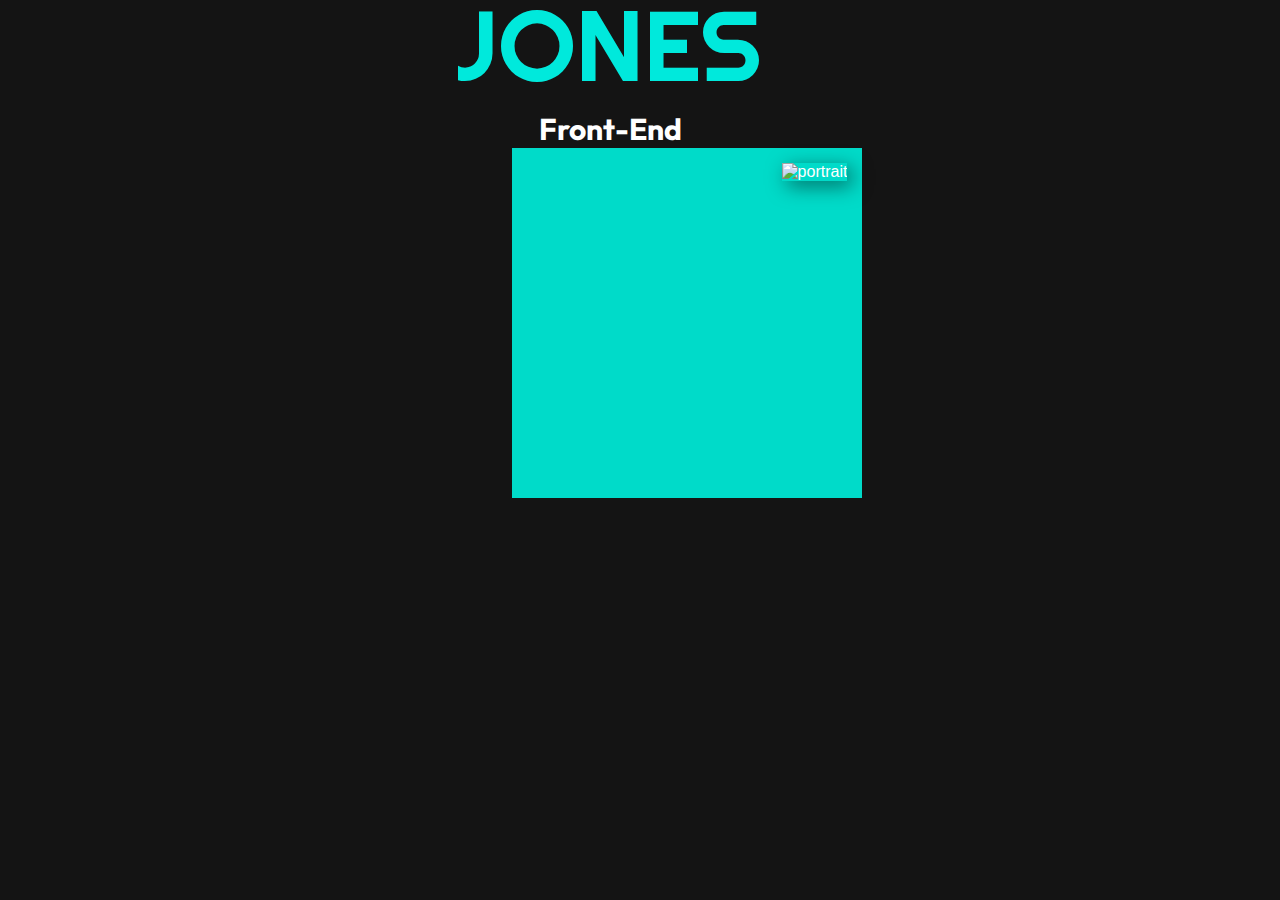
==== index.html @ 58902e0c "top of website done" ====
<!DOCTYPE html>
<html lang="en">
<head>
    <meta charset="UTF-8">
    <meta name="viewport" content="width=device-width, initial-scale=1.0">
    <title>Gabriel Jones Portfolio</title>
    <link rel="stylesheet" href="main.css">
    <link rel="preconnect" href="https://fonts.googleapis.com">
    <link rel="preconnect" href="https://fonts.gstatic.com" crossorigin>
    <link href="https://fonts.googleapis.com/css2?family=Outfit:wght@100..900&family=Righteous&display=swap" rel="stylesheet">
</head>
<body>
    <header>
        <div class="header-content">
            <h1>Gabriel<br>JONES</h1>
            <div class="header-info-wrapper">
                <h2>Front-End <br>Developer</h2>
                <div class="social-icons">
                    <!-- LinkedIn icon with link -->
                    <a href="https://www.linkedin.com/in/gabrieljonesca/" target="_blank">
                        <img src="img/linkedin-icon.png" alt="LinkedIn">
                    </a>
                    <!-- GitHub icon with link -->
                    <a href="https://github.com/GabrielJonesCA" target="_blank">
                        <img src="img/github-icon.png" alt="GitHub">
                    </a>
                </div>
            </div>
        </div>
        <!-- Portrait image and square behind it in the same container -->
        <div class="portrait-container">
            <div class="square-behind"></div>
            <img src="img/Face.png" alt="portrait" class="portrait">
        </div>
    </header>

    <main>
        <!-- Your content goes here -->
    </main>

    <script src="main.js"></script>
</body>
</html>
---- main.css ----
/* main.css */
body {
    color: white;
    font-family: Arial, sans-serif;
    margin: 0;
    padding: 0;
    background: #141414;
    background-repeat: no-repeat;
    background-attachment: fixed;
    box-sizing: border-box;
}

h1 {
    font-family: "Righteous", sans-serif;
    color: #00e9dc;
    font-weight: 300;
    font-size: 100px;
    line-height: 1.1;
    margin: 0;
    text-align: right; /* Align text to the left */
}

header {
    display: flex;
    align-items: center;
    justify-content: center; /* Center everything horizontally */
    padding: 60px 20px 20px 20px; /* Extra space at the top of the page */
    background-color: #141414;
}

.header-content {
    display: flex;
    flex-direction: column;
    align-items: flex-end; /* Align text to the right within the column */
    justify-content: center;
    margin-right: 20px;
    margin-top: -180px; /* Add space between text and image */
}

.portrait-container {
    position: relative;
    top: -60px;
     /* Relative position so child elements can be positioned absolutely */
}

.portrait {
    width: 350px; /* Make the image larger */
    height: 350px;
    object-fit: cover;
    box-shadow: 5px 5px 20px rgba(0, 0, 0, 0.5); /* Adding shadow to separate from the background */
    position: relative; /* Ensure it's above the square */
    z-index: 2; /* Ensure the image is on top */
    margin-top: 150px; /* Lower the image slightly */
}

/* The square behind the image */
.square-behind {
    position: absolute;
    width: 350px; /* Larger to match the new image size */
    height: 350px;
    background-color: #00dbc9; /* The color of the square */
    top: 135px; /* Offset to the top */
    right: -15px; /* Offset to the right */
    z-index: 1; /* Ensure it's behind the image */
}

.header-info-wrapper {
    position: relative;
    left: -80px; /* Move this section 200px to the left */
}

header h2 {
    font-family: "Outfit", sans-serif;
    color: white; /* Keep the color white */
    font-size: 30px;
    margin-top: 10px;
    text-align: center;
}

.social-icons {
    display: flex;
    justify-content: center;
    margin-top: 10px;
}

.social-icons img {
    width: 40px; /* Uniform size for both icons */
    height: 40px;
    margin: 0 15px; /* Space between the icons */
    display: inline-block;
    border-radius: 50%; /* Make the icons circular */
    transition: box-shadow 0.3s ease; /* Smooth transition for hover effect */
}

/* Hover effect for both GitHub and LinkedIn icons */
.social-icons img:hover {
    box-shadow: 0 0 15px #00dbc9; /* Add a circular glow effect */
    transition: box-shadow 0.3s ease; /* Smooth transition */
    border-radius: 50%; /* Ensure the shadow follows the circular shape */
}
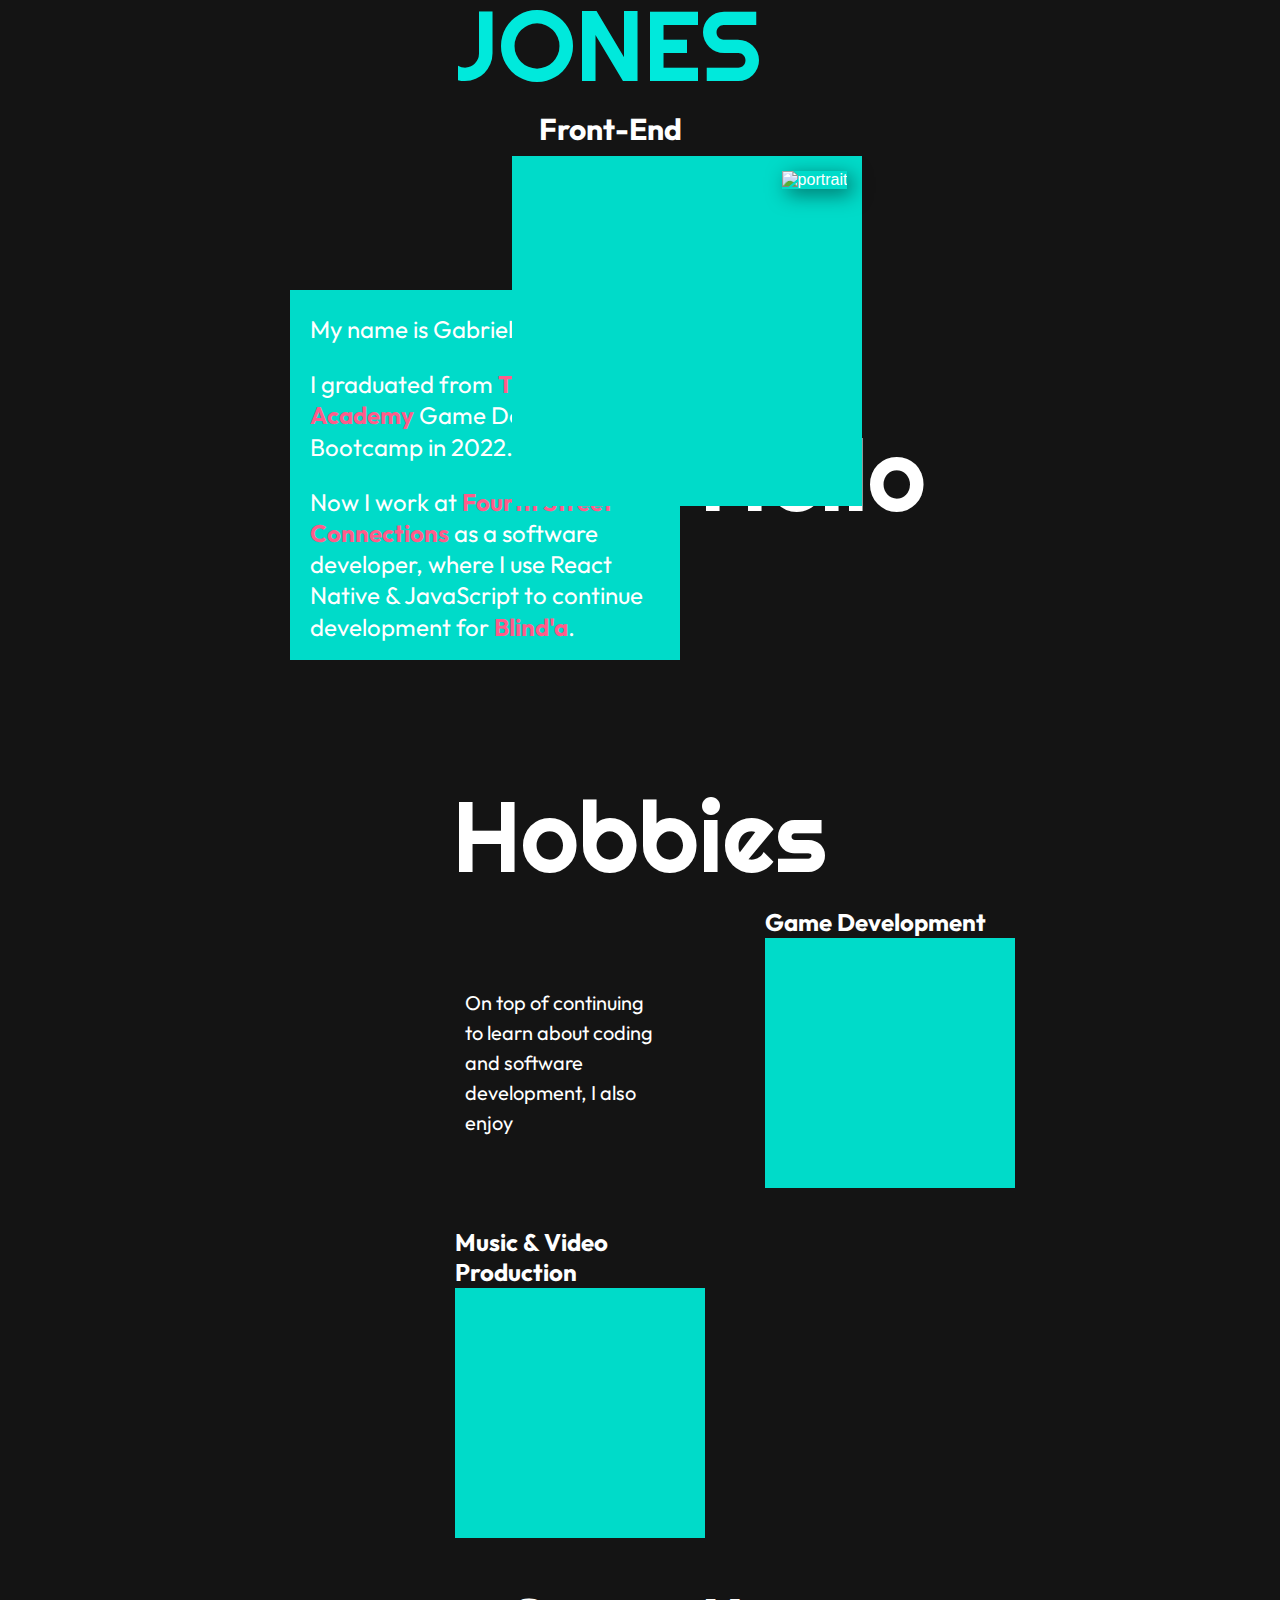
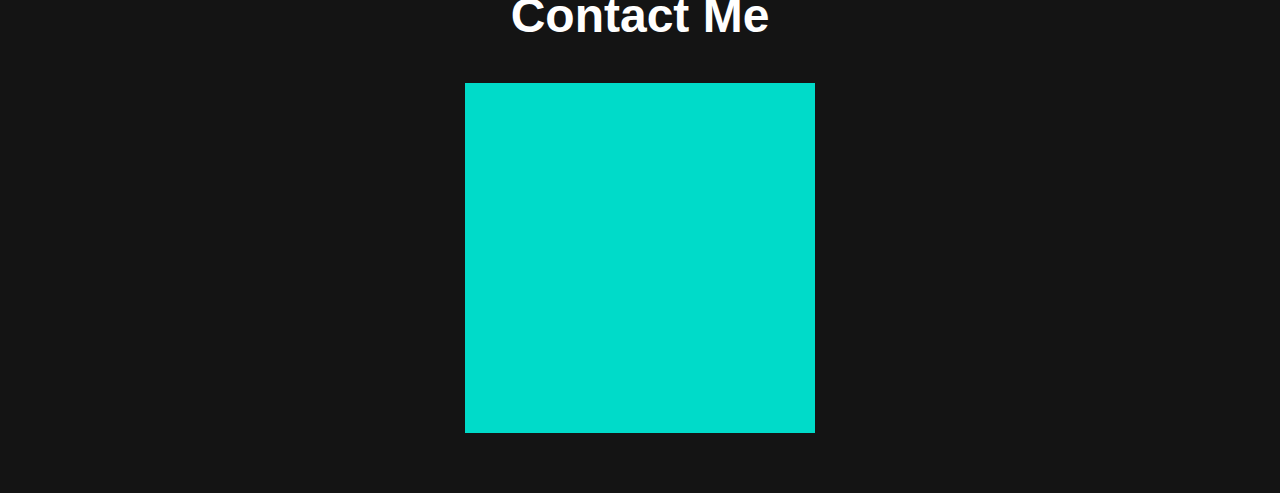
==== commit 95081315: "updates to hello and hobbies sections" ====
--- a/index.html
+++ b/index.html
@@ -35,7 +35,48 @@
     </header>
 
     <main>
-        <!-- Your content goes here -->
+        <!-- Section 1: Hello -->
+        <section class="hello-section">
+            <div class="hello-container">
+                <div class="hello-box">
+                    <p>My name is Gabriel Jones.</p>
+                    <p>I graduated from <a href="https://www.learncodinganywhere.com/" target="_blank">The Tech Academy</a> Game Development Bootcamp in 2022.</p>
+                    <p>Now I work at <a href="https://www.linkedin.com/company/fourth-street-connections-inc/" target="_blank">Fourth Street Connections</a> 
+                        as a software developer, where I use React Native & JavaScript to continue development for 
+                        <a href="https://www.getblinda.com/" target="_blank">Blind'a</a>.</p>
+                </div>
+                <h2 class="hello-heading">Hello</h2>
+            </div>
+        </section>
+        <!-- Section 2: Hobbies -->
+        <section class="hobbies-section">
+            <div class="hobbies-container">
+                <h2 class="hobbies-heading">Hobbies</h2>
+                <div class="hobbies-boxes">
+                    <div class="hobby-group game-development">
+                        <div class="hobbies-text">
+                            <p>On top of continuing to learn about coding and software development, I also enjoy</p>
+                        </div>
+                        <div class="hobby-box">
+                            <h3 class="hobby-title-g-d">Game Development</h3>
+                            <div class="hobby-square"></div>
+                        </div>
+                    </div>
+                    <div class="hobby-group music-video">
+                        <div class="hobby-box">
+                            <h3 class="hobby-title-m-v">Music & Video Production</h3>
+                            <div class="hobby-square"></div>
+                        </div>
+                    </div>
+                </div>
+            </div>
+        </section>
+
+        <!-- Section 3: Contact Me -->
+        <section class="contact-section">
+            <h2>Contact Me</h2>
+            <div class="square"></div>
+        </section>
     </main>
 
     <script src="main.js"></script>
--- a/main.css
+++ b/main.css
@@ -17,7 +17,7 @@
     font-size: 100px;
     line-height: 1.1;
     margin: 0;
-    text-align: right; /* Align text to the left */
+    text-align: right; /* Align text to the right */
 }
 
 header {
@@ -31,47 +31,46 @@
 .header-content {
     display: flex;
     flex-direction: column;
-    align-items: flex-end; /* Align text to the right within the column */
+    align-items: flex-end;
     justify-content: center;
     margin-right: 20px;
-    margin-top: -180px; /* Add space between text and image */
+    margin-top: -180px;
 }
 
 .portrait-container {
     position: relative;
     top: -60px;
-     /* Relative position so child elements can be positioned absolutely */
+    z-index: 2; /* Ensure the portrait container is above the square */
 }
 
 .portrait {
-    width: 350px; /* Make the image larger */
+    width: 350px;
     height: 350px;
     object-fit: cover;
     box-shadow: 5px 5px 20px rgba(0, 0, 0, 0.5); /* Adding shadow to separate from the background */
-    position: relative; /* Ensure it's above the square */
-    z-index: 2; /* Ensure the image is on top */
+    position: relative;
+    z-index: 3; /* Ensure the image is on top of everything, including the square */
     margin-top: 150px; /* Lower the image slightly */
 }
 
-/* The square behind the image */
 .square-behind {
     position: absolute;
-    width: 350px; /* Larger to match the new image size */
+    width: 350px;
     height: 350px;
-    background-color: #00dbc9; /* The color of the square */
-    top: 135px; /* Offset to the top */
-    right: -15px; /* Offset to the right */
-    z-index: 1; /* Ensure it's behind the image */
+    background-color: #00dbc9;
+    top: 135px; /* Keep the square in the same place */
+    right: -15px;
+    z-index: 1; /* Ensure the square stays behind the image */
 }
 
 .header-info-wrapper {
     position: relative;
-    left: -80px; /* Move this section 200px to the left */
+    left: -80px;
 }
 
 header h2 {
     font-family: "Outfit", sans-serif;
-    color: white; /* Keep the color white */
+    color: white;
     font-size: 30px;
     margin-top: 10px;
     text-align: center;
@@ -84,17 +83,201 @@
 }
 
 .social-icons img {
-    width: 40px; /* Uniform size for both icons */
+    width: 40px;
     height: 40px;
-    margin: 0 15px; /* Space between the icons */
+    margin: 0 15px;
     display: inline-block;
-    border-radius: 50%; /* Make the icons circular */
-    transition: box-shadow 0.3s ease; /* Smooth transition for hover effect */
-}
-
-/* Hover effect for both GitHub and LinkedIn icons */
+    border-radius: 50%;
+    transition: box-shadow 0.3s ease;
+}
+
 .social-icons img:hover {
-    box-shadow: 0 0 15px #00dbc9; /* Add a circular glow effect */
-    transition: box-shadow 0.3s ease; /* Smooth transition */
-    border-radius: 50%; /* Ensure the shadow follows the circular shape */
-}+    box-shadow: 0 0 15px #00dbc9;
+    transition: box-shadow 0.3s ease;
+    border-radius: 50%;
+}
+
+/* Section Styling */
+section {
+    text-align: center;
+    padding: 30px 0;
+    color: white;
+}
+
+/* Square styling */
+.square {
+    width: 350px;
+    height: 350px;
+    background-color: #00dbc9;
+    margin: 30px auto;
+}
+
+.square-container {
+    display: flex;
+    justify-content: center;
+    gap: 30px; /* Spacing between the squares */
+}
+
+/* Section headers */
+h2 {
+    font-size: 48px;
+    margin-bottom: 40px;
+}
+
+
+
+/* Hello Section */
+.hello-section {
+    display: flex;
+    justify-content: center; /* Center the entire hello container */
+    align-items: center;
+    padding: 0px 0;
+    background-color: #141414;
+}
+
+/* Ensure the Hello text and square stay together */
+.hello-container {
+    display: flex;
+    align-items: stretch; /* Keep them stuck together */
+    width: 700px; /* Fixed width to prevent resizing */
+}
+
+.hello-box {
+    background-color: #00dbc9;
+    padding: 0px 20px 20px 20px; /* Reduce the top padding to move the text up */
+    width: 350px; /* Fixed width */
+    height: 350px; /* Fixed height */
+    color: white;
+    font-size: 24px;
+    line-height: 1.3; /* Reduced line-height to bring lines closer */
+    text-align: left; /* Left-align the text */
+}
+
+.hello-box p {
+    margin-bottom: 20px;
+    font-family: "Outfit", sans-serif;
+}
+
+.hello-box span {
+    color: #ff5f5f; /* Highlighted text in red/pink */
+    font-weight: bold;
+}
+
+/* Styling for the links */
+.hello-box a {
+    color: #ff5c8a; /* Apply custom link color */
+    text-decoration: none; /* Remove underline */
+    font-family: "Outfit", sans-serif; /* Retain the font style */
+    font-weight: bold; /* Keep the bold effect */
+}
+
+.hello-box a:hover {
+    text-decoration: underline; /* Optional: Underline on hover */
+}
+
+.hello-heading {
+    font-family: "Righteous", sans-serif;
+    color: white;
+    font-size: 100px;
+    margin-left: 20px;
+    margin-top: 10px;
+    line-height: 1;
+    height: 350px; /* Same height as the square */
+    display: flex;
+    align-items: center;
+    font-weight: 200;
+}
+
+
+/* Hobbies Section *//* Hobbies Section *//* Hobbies Section *//* Hobbies Section *//* Hobbies Section *//* Hobbies Section *//* Hobbies Section *//* Hobbies Section */
+
+/* Hobbies Section */
+.hobbies-section {
+    padding: 0px 20px;
+    background-color: #141414;
+    color: white;
+}
+
+/* Center all content as a single block */
+.hobbies-container {
+    display: flex;
+    flex-direction: column;
+    align-items: center;
+    position: relative;
+    width: 100%;
+}
+
+/* Make the hobbies heading part of the centered block */
+.hobbies-heading {
+    font-family: "Righteous", sans-serif;
+    color: white;
+    font-size: 100px;
+    font-weight: 200;
+    text-align: center;
+    margin-bottom: 40px;
+}
+
+/* Align the text and game dev box side by side */
+.hobby-group {
+    display: flex;
+    align-items: center;
+    justify-content: center;
+    width: 100%;
+    margin-bottom: 40px;
+}
+
+/* Move Game Development text, box, and header 60px to the left */
+.game-development {
+    transform: translateX(-60px);
+}
+
+/* Text block aligned to the left of the game dev box */
+.hobbies-text {
+    font-family: "Outfit", sans-serif;
+    font-size: 20px;
+    line-height: 1.5;
+    text-align: left;
+    margin-right: 100px;
+    width: 200px;
+}
+
+/* Each hobby box, with its title on top of the square */
+.hobby-box {
+    position: relative;
+    width: 250px;
+    height: 250px;
+}
+
+.hobby-title-g-d {
+    position: absolute;
+    top: -55px;
+    left: 0;
+    font-family: "Outfit", sans-serif;
+    font-size: 24px;
+    text-align: left;
+}
+
+.hobby-title-m-v {
+    position: absolute;
+    top: -85px;
+    left: 0;
+    font-family: "Outfit", sans-serif;
+    font-size: 24px;
+    text-align: left;
+}
+
+.hobby-square {
+    width: 100%;
+    height: 100%;
+    background-color: #00dbc9;
+}
+
+/* Move Game Development box to the right */
+.game-development {
+    transform: translateX(100px); /* Move the Game Development group 60px to the left */
+}
+
+/* Move Music & Video Production box down 60px and left 60px */
+.music-video {
+    transform: translate(-60px, 60px);
+}
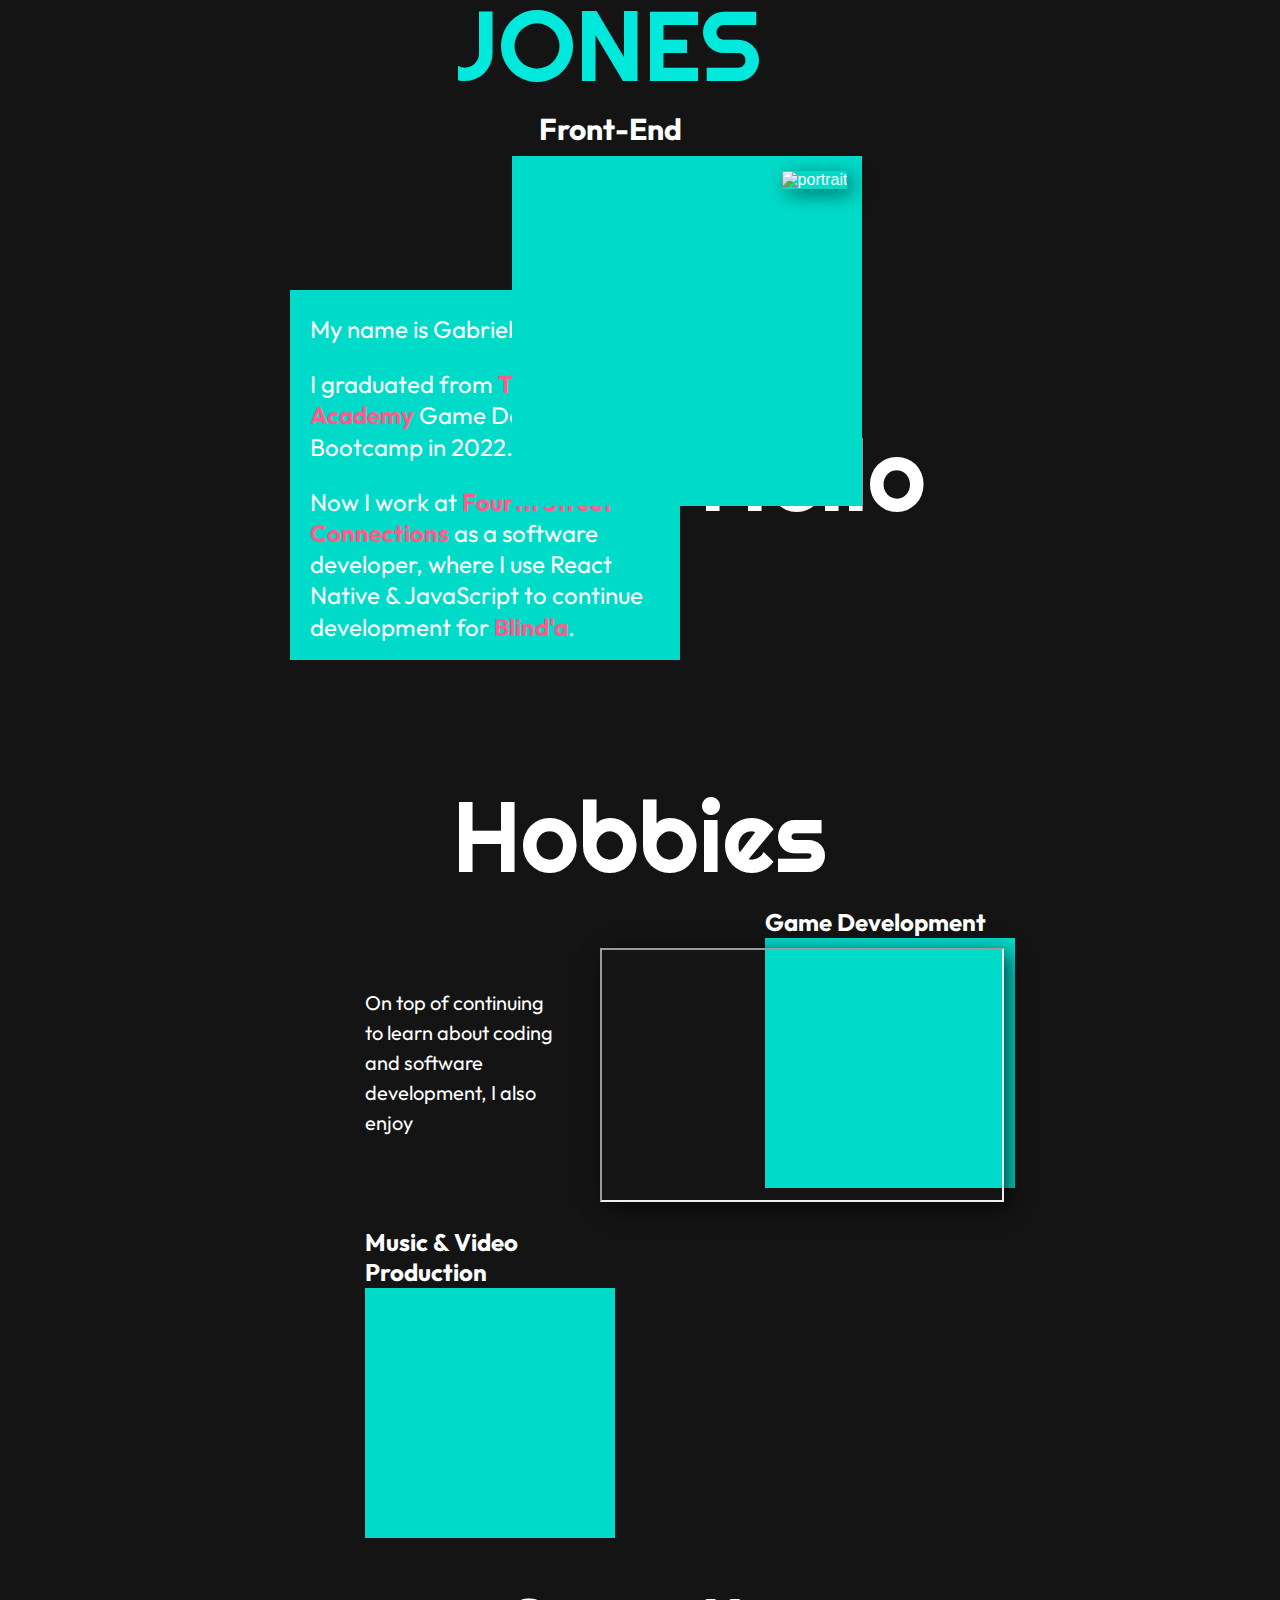
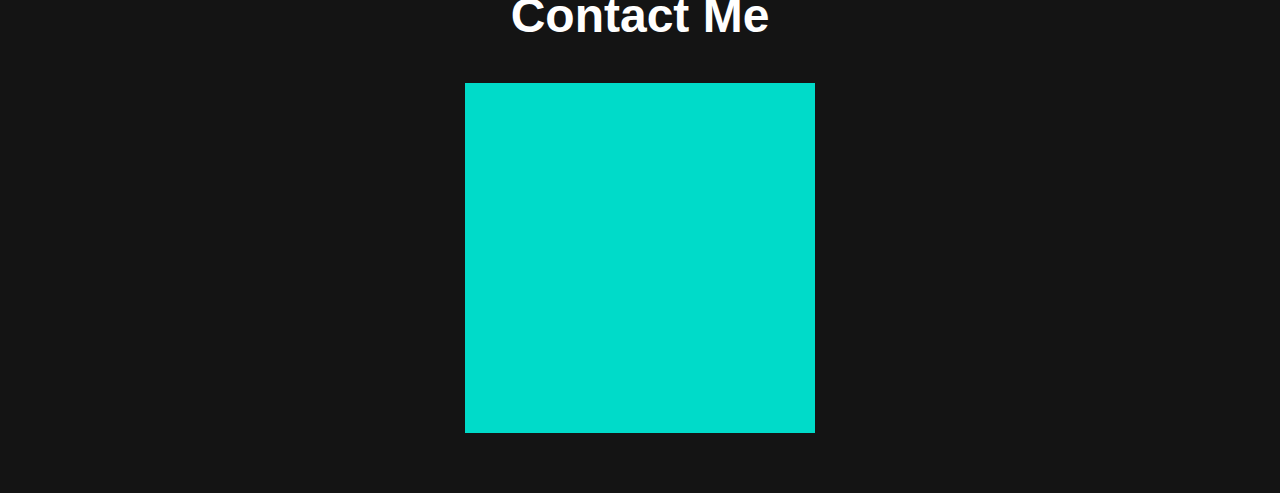
==== commit 3c879480: "embeds added" ====
--- a/index.html
+++ b/index.html
@@ -60,12 +60,22 @@
                         <div class="hobby-box">
                             <h3 class="hobby-title-g-d">Game Development</h3>
                             <div class="hobby-square"></div>
+                            <div class="game">
+                                <iframe src="https://i.simmer.io/@GWJonesss/missile-command-remake-1-0" style="width: 400px; height: 250px; 
+                                box-shadow: 5px 5px 20px rgba(0, 0, 0, 0.7);" ></iframe>
+                            </div>
                         </div>
                     </div>
                     <div class="hobby-group music-video">
                         <div class="hobby-box">
                             <h3 class="hobby-title-m-v">Music & Video Production</h3>
                             <div class="hobby-square"></div>
+                            <div class="music-video-embed">
+                                <iframe width="400" height="225" src="https://www.youtube.com/embed/RKi56e1bfZ0?si=HNMWISZeSk-2IfWw" 
+                                title="YouTube video player" frameborder="0" allow="accelerometer; 
+                                autoplay; clipboard-write; encrypted-media; gyroscope; picture-in-picture; 
+                                web-share" referrerpolicy="strict-origin-when-cross-origin" allowfullscreen></iframe>
+                            </div>
                         </div>
                     </div>
                 </div>
--- a/main.css
+++ b/main.css
@@ -226,18 +226,13 @@
     margin-bottom: 40px;
 }
 
-/* Move Game Development text, box, and header 60px to the left */
-.game-development {
-    transform: translateX(-60px);
-}
-
 /* Text block aligned to the left of the game dev box */
 .hobbies-text {
     font-family: "Outfit", sans-serif;
     font-size: 20px;
     line-height: 1.5;
     text-align: left;
-    margin-right: 100px;
+    margin-right: 200px;
     width: 200px;
 }
 
@@ -274,10 +269,25 @@
 
 /* Move Game Development box to the right */
 .game-development {
-    transform: translateX(100px); /* Move the Game Development group 60px to the left */
+    transform: translateX(50px);
+    z-index: 2; /* Move the Game Development group 60px to the left */
 }
 
 /* Move Music & Video Production box down 60px and left 60px */
 .music-video {
-    transform: translate(-60px, 60px);
-}
+    transform: translate(-150px, 60px);
+}
+
+/* GAME SECTION*/
+
+.game{
+    z-index: 3;
+    transform: translate(-165px, -240px);
+    
+}
+
+.music-video-embed{
+    z-index: 3;
+    transform: translate(-80px, -238px);
+    
+}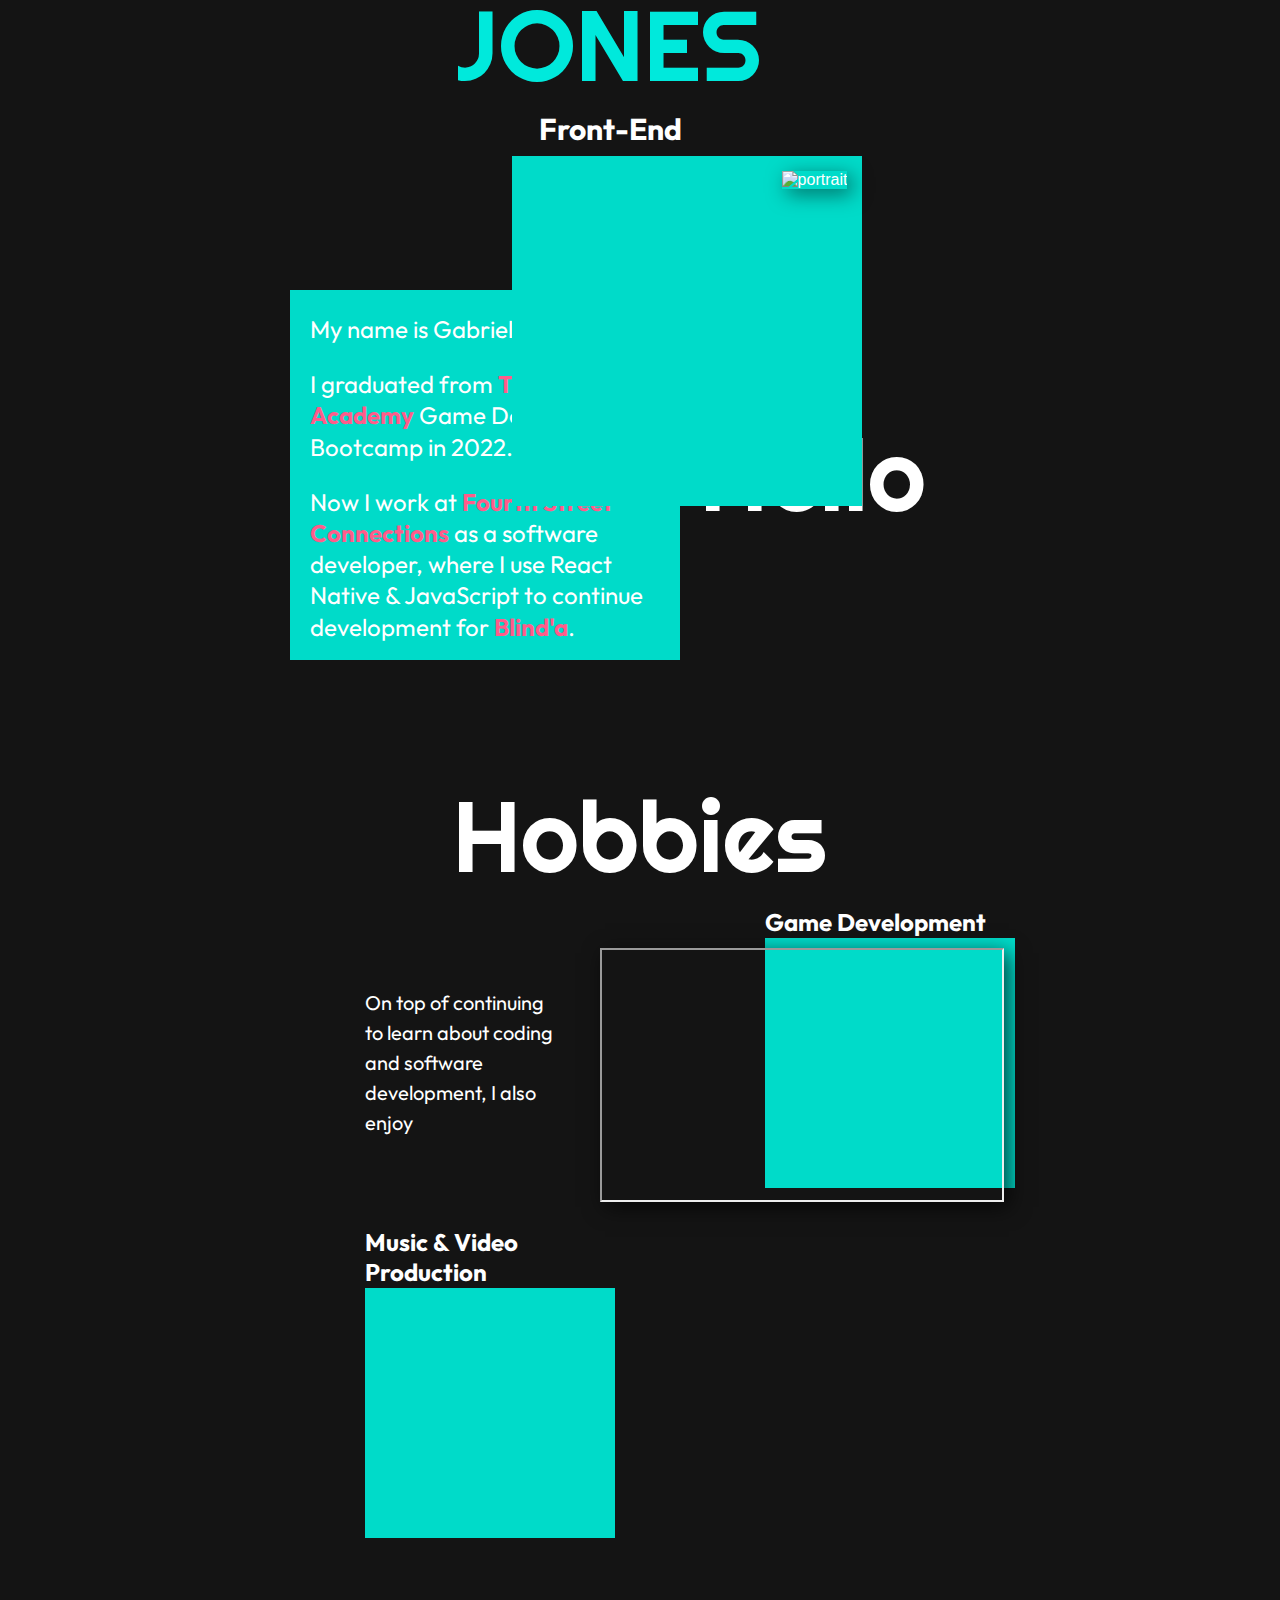
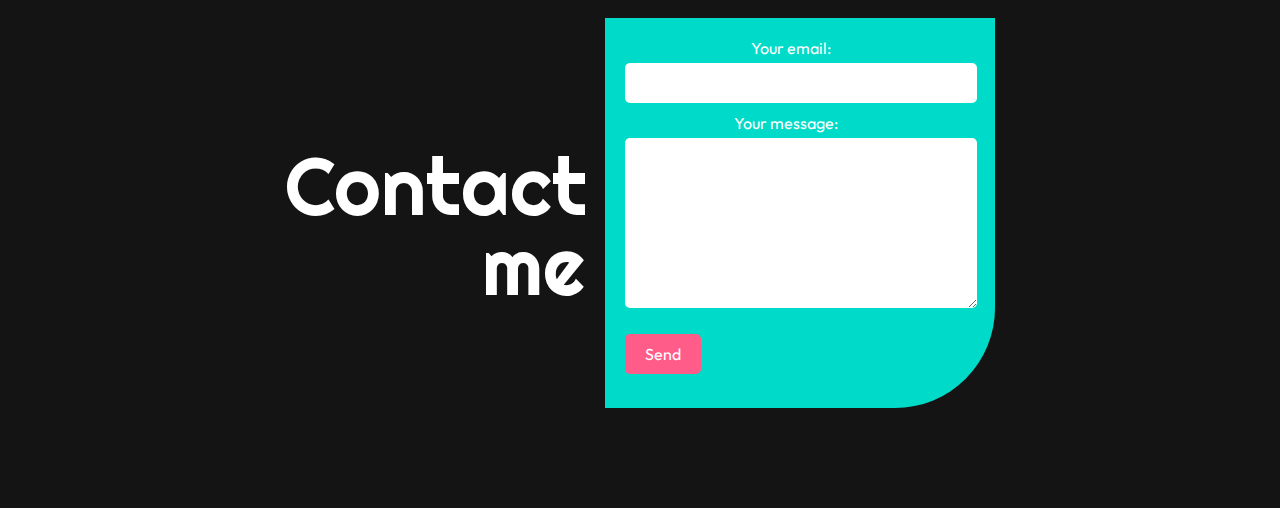
==== commit 1d032c14: "contact box finished" ====
--- a/index.html
+++ b/index.html
@@ -84,9 +84,24 @@
 
         <!-- Section 3: Contact Me -->
         <section class="contact-section">
-            <h2>Contact Me</h2>
-            <div class="square"></div>
+            <div class="contact-container">
+                <h2 class="contact-heading">Contact me</h2>
+                <div class="contact-box">
+                    <form action="https://formspree.io/f/xkgwzznr" method="POST">
+                        <label>
+                            Your email:
+                            <input type="email" name="email" required>
+                        </label>
+                        <label>
+                            Your message:
+                            <textarea name="message" required></textarea>
+                        </label>
+                        <button type="submit">Send</button>
+                    </form>
+                </div>
+            </div>
         </section>
+
     </main>
 
     <script src="main.js"></script>
--- a/main.css
+++ b/main.css
@@ -290,4 +290,94 @@
     z-index: 3;
     transform: translate(-80px, -238px);
     
+}
+
+/* Contact Section */
+.contact-section {
+    padding: 100px 0;
+    background-color: #141414;
+    color: white;
+}
+
+.contact-container {
+    display: flex;
+    justify-content: center;
+    align-items: center;
+    width: 100%;
+}
+
+.contact-heading {
+    font-family: "Righteous", sans-serif;
+    color: white;
+    font-size: 80px; /* Same size as Hello heading */
+    font-weight: 200;
+    margin-right: 20px;
+    line-height: 1;
+    width: 300px;
+    text-align: right;
+}
+
+.contact-box {
+    background-color: #00dbc9;
+    padding: 20px;
+    width: 350px; /* Fixed width like the Hello section */
+    height: 350px; /* Fixed height like the Hello section */
+    color: white;
+    display: flex;
+    flex-direction: column;
+    align-items: center;
+    border-radius: 0 0 100px 0; 
+}
+
+.contact-box form {
+    display: flex;
+    flex-direction: column;
+    align-items: flex-start;
+    width: 100%
+     /* Fixed height like the Hello section */
+}
+
+.contact-box label {
+    margin-bottom: 10px;
+    font-family: "Outfit", sans-serif;
+    font-size: 16px;
+}
+
+.contact-box input[type="email"]
+{
+    width: 100%;
+    padding: 10px;
+    margin-top: 5px;
+    border: none;
+    border-radius: 5px;
+    font-family: "Outfit", sans-serif;
+    font-size: 16px;
+}
+
+.contact-box textarea {
+    width: 103%;
+    padding: 10px;
+    margin-top: 5px;
+    border: none;
+    border-radius: 5px;
+    font-family: "Outfit", sans-serif;
+    font-size: 16px;
+    height: 150px;
+    
+}
+
+.contact-box button {
+    margin-top: 12px;
+    padding: 10px 20px;
+    background-color: #ff5c8a;
+    border: none;
+    color: white;
+    border-radius: 5px;
+    font-family: "Outfit", sans-serif;
+    font-size: 16px;
+    cursor: pointer;
+}
+
+.contact-box button:hover {
+    background-color: #ff7799;
 }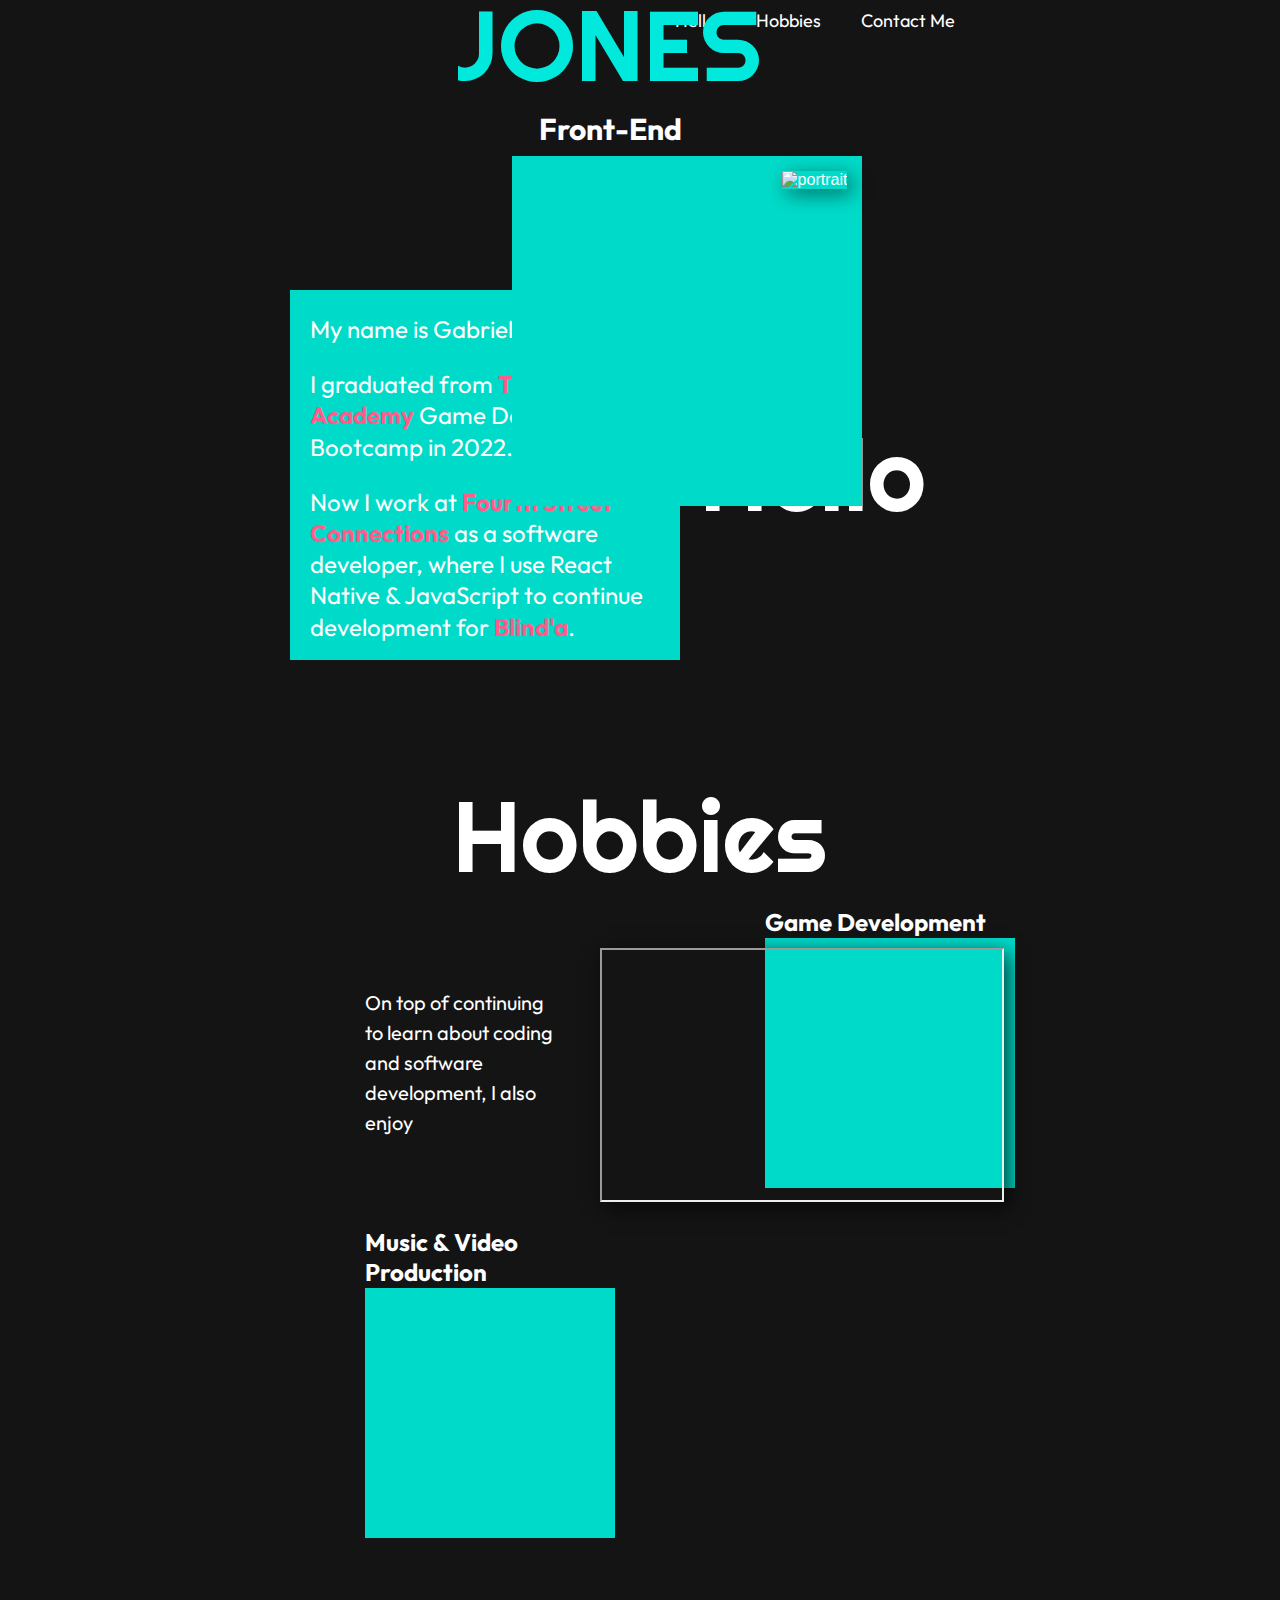
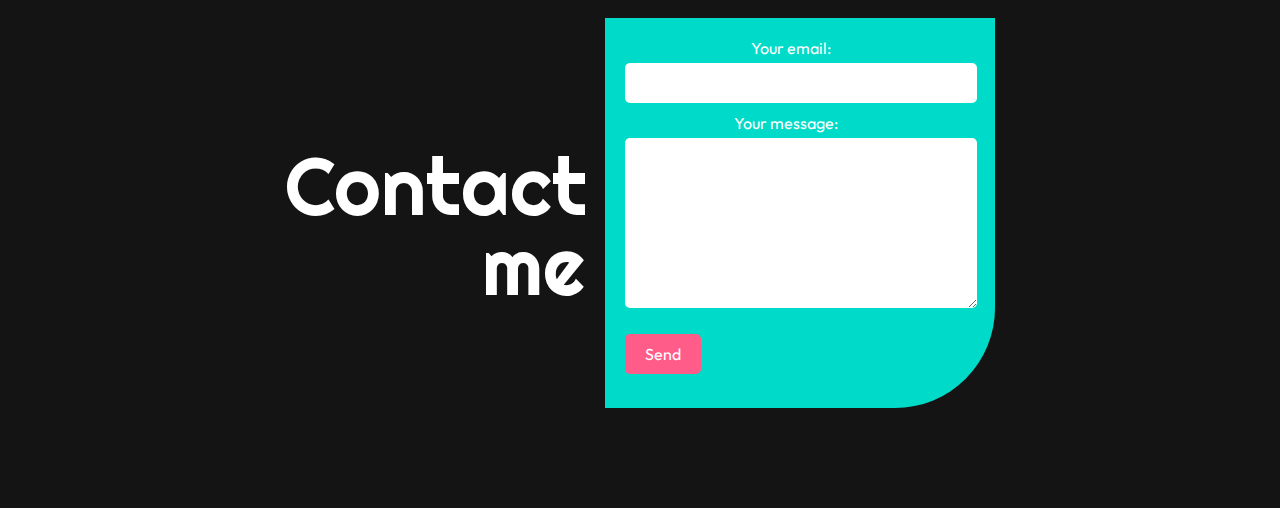
==== commit f6903597: "web friendly site finished" ====
--- a/index.html
+++ b/index.html
@@ -11,6 +11,18 @@
 </head>
 <body>
     <header>
+         <!-- Sticky Navigation Bar -->
+         <nav class="navbar">
+            <ul class="nav-links">
+                <li><a href="#hello-section">Hello</a></li>
+                <li><a href="#hobbies-section">Hobbies</a></li>
+                <li><a href="#contact-section">Contact Me</a></li>
+            </ul>
+            <div id="progress-bar"></div>
+        </nav>
+
+
+
         <div class="header-content">
             <h1>Gabriel<br>JONES</h1>
             <div class="header-info-wrapper">
@@ -36,7 +48,7 @@
 
     <main>
         <!-- Section 1: Hello -->
-        <section class="hello-section">
+        <section id="hello-section" class="hello-section">
             <div class="hello-container">
                 <div class="hello-box">
                     <p>My name is Gabriel Jones.</p>
@@ -49,7 +61,7 @@
             </div>
         </section>
         <!-- Section 2: Hobbies -->
-        <section class="hobbies-section">
+        <section id="hobbies-section" class="hobbies-section">
             <div class="hobbies-container">
                 <h2 class="hobbies-heading">Hobbies</h2>
                 <div class="hobbies-boxes">
@@ -83,7 +95,7 @@
         </section>
 
         <!-- Section 3: Contact Me -->
-        <section class="contact-section">
+        <section id="contact-section" class="contact-section">
             <div class="contact-container">
                 <h2 class="contact-heading">Contact me</h2>
                 <div class="contact-box">
--- a/main.css
+++ b/main.css
@@ -1,3 +1,75 @@
+/* Navigation Bar */
+.navbar {
+    position: fixed;
+    top: 0;
+    width: 100%;
+    display: flex;
+    justify-content: center; /* Center the nav links */
+    align-items: center;
+    padding: 5px 20px;
+    background-color: #141414; /* Start with transparent background */
+    z-index: 9998; /* Ensure it is above the other content */
+    height: 30px; /* Define the height of the nav bar */
+    background-size: 100% 100%; /* Ensure background fills the whole nav bar */
+    background-repeat: no-repeat;
+    background-position: right top; /* Start filling from the right */
+}
+
+.nav-links {
+    display: flex;
+    list-style-type: none;
+    padding: 0;
+    margin-right: -350px;
+}
+
+.nav-links li {
+    margin: 0 20px;
+}
+
+.nav-links li a {
+    text-decoration: none;
+    color: white; /* White text for links */
+    font-family: "Outfit", sans-serif;
+    font-size: 18px;
+}
+
+.nav-links li a:hover {
+    color: #00e9dc; /* Pink color on hover */
+}
+
+/* Styling for the "Gabriel" link */
+.gabriel-link {
+    font-family: "Righteous", sans-serif; /* Use the religious font */
+    font-size: 20px;
+    color: white;
+    position: fixed; /* Fixed position to make it stay on the far left */
+    top: 0px;
+    left: 20px; /* Far left of the screen */
+    z-index: 9999;
+    text-decoration: none;
+    padding: 5px 15px;
+    background-color: #141414; /* Default background color */
+    opacity: 0; /* Default opacity is 0 (invisible) */
+    transition: opacity 0.5s ease; /* Smooth transition for text opacity */
+}
+
+/* When the link is visible (fade-in effect) */
+.gabriel-link.visible {
+    opacity: 1;
+}
+
+/* When the link is fading out */
+.gabriel-link.fade-out {
+    opacity: 0;
+}
+
+.gabriel-link:hover {
+    color: #00e9dc; /* Hover effect */
+}
+
+
+
+
 /* main.css */
 body {
     color: white;
@@ -17,7 +89,8 @@
     font-size: 100px;
     line-height: 1.1;
     margin: 0;
-    text-align: right; /* Align text to the right */
+    text-align: right;
+    z-index: 9999; /* Align text to the right */
 }
 
 header {
@@ -74,12 +147,14 @@
     font-size: 30px;
     margin-top: 10px;
     text-align: center;
+    z-index: 9999;
 }
 
 .social-icons {
     display: flex;
     justify-content: center;
     margin-top: 10px;
+    z-index: 9999;
 }
 
 .social-icons img {
@@ -158,10 +233,7 @@
     font-family: "Outfit", sans-serif;
 }
 
-.hello-box span {
-    color: #ff5f5f; /* Highlighted text in red/pink */
-    font-weight: bold;
-}
+
 
 /* Styling for the links */
 .hello-box a {
@@ -172,7 +244,7 @@
 }
 
 .hello-box a:hover {
-    text-decoration: underline; /* Optional: Underline on hover */
+    color: #ff7799;
 }
 
 .hello-heading {
@@ -380,4 +452,5 @@
 
 .contact-box button:hover {
     background-color: #ff7799;
-}+}
+
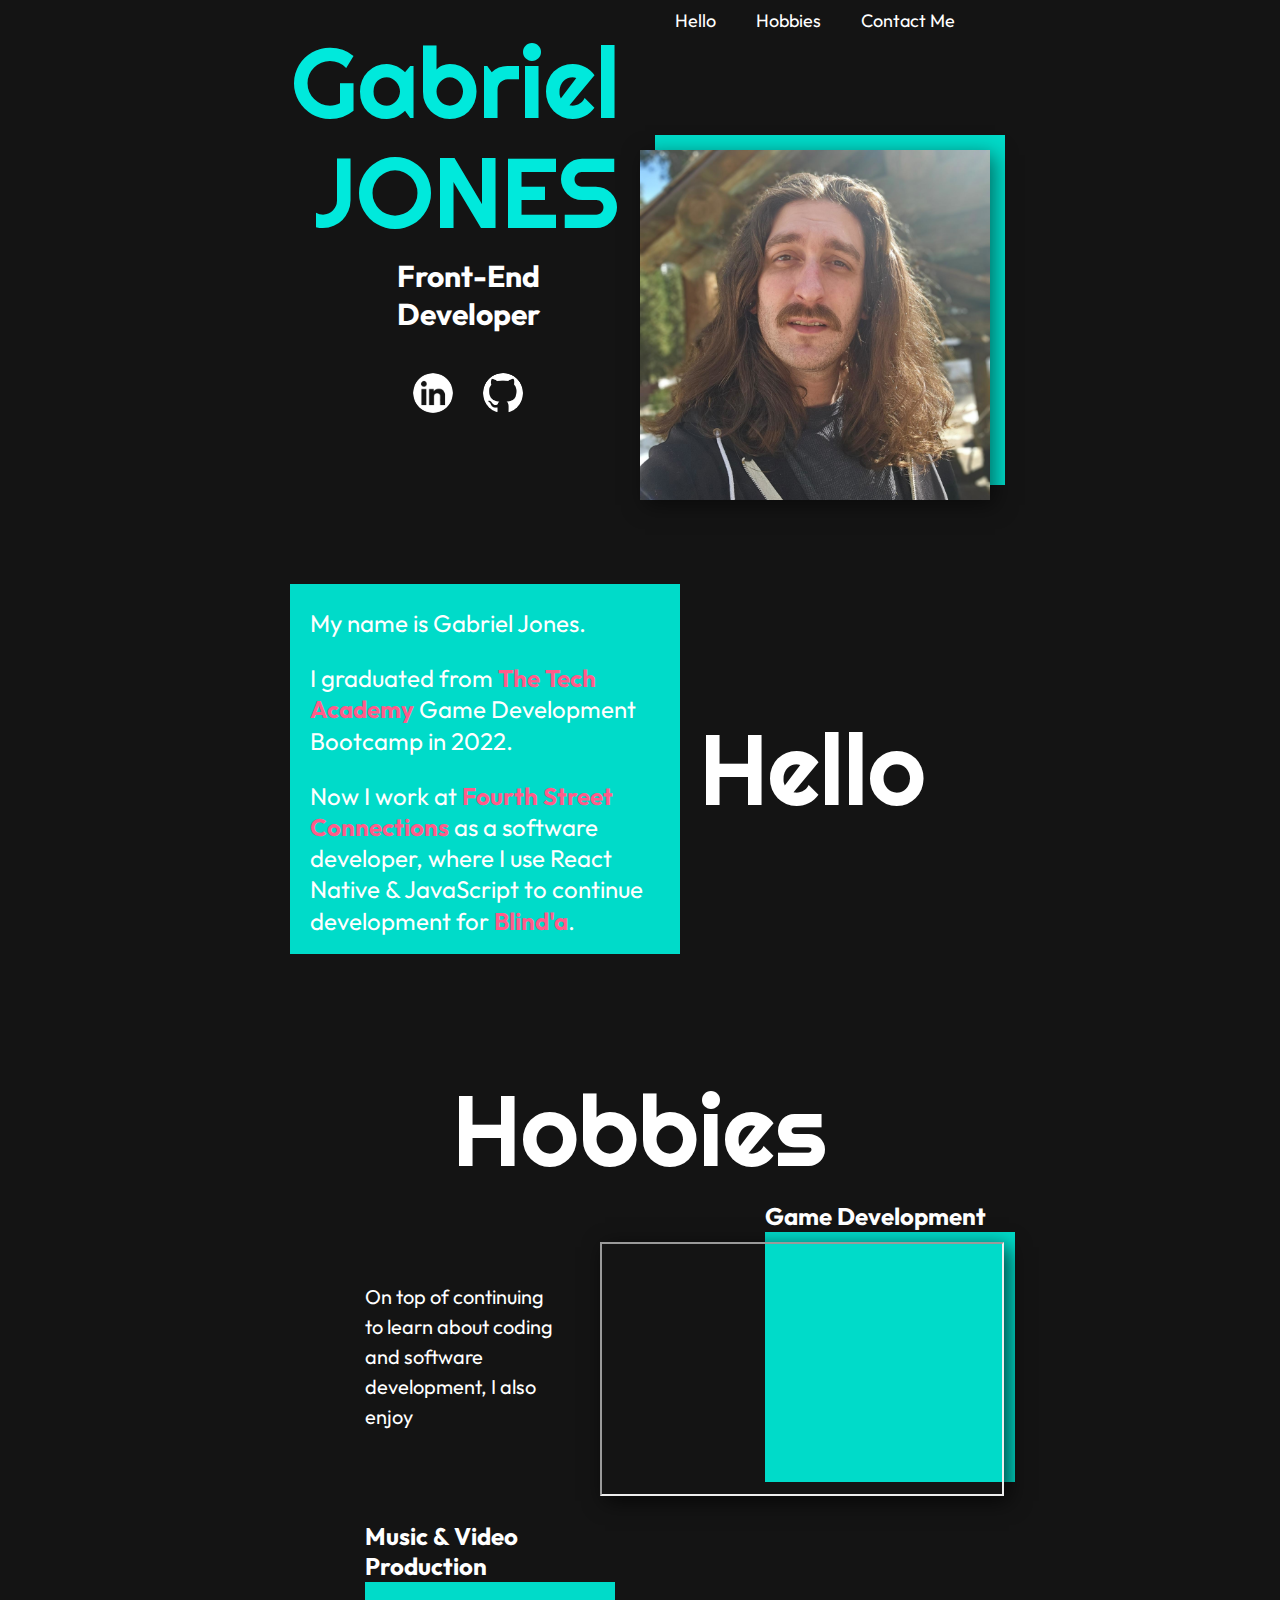
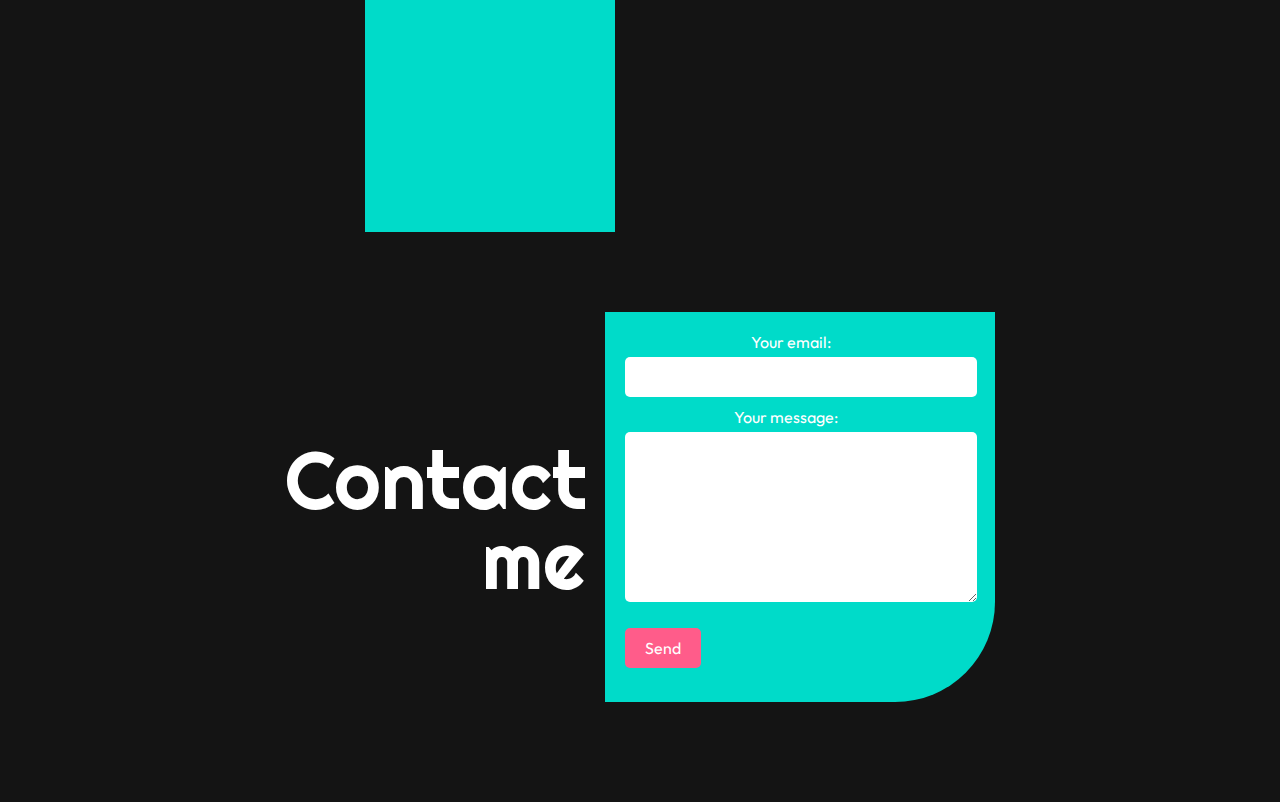
==== commit 71591722: "updates" ====
--- a/index.html
+++ b/index.html
@@ -8,6 +8,8 @@
     <link rel="preconnect" href="https://fonts.googleapis.com">
     <link rel="preconnect" href="https://fonts.gstatic.com" crossorigin>
     <link href="https://fonts.googleapis.com/css2?family=Outfit:wght@100..900&family=Righteous&display=swap" rel="stylesheet">
+
+    
 </head>
 <body>
     <header>
@@ -39,11 +41,13 @@
                 </div>
             </div>
         </div>
+
         <!-- Portrait image and square behind it in the same container -->
         <div class="portrait-container">
             <div class="square-behind"></div>
-            <img src="img/Face.png" alt="portrait" class="portrait">
+            <img src="img/face.png" alt="portrait" class="portrait">
         </div>
+
     </header>
 
     <main>
--- a/main.css
+++ b/main.css
@@ -38,6 +38,7 @@
 }
 
 /* Styling for the "Gabriel" link */
+
 .gabriel-link {
     font-family: "Righteous", sans-serif; /* Use the religious font */
     font-size: 20px;
